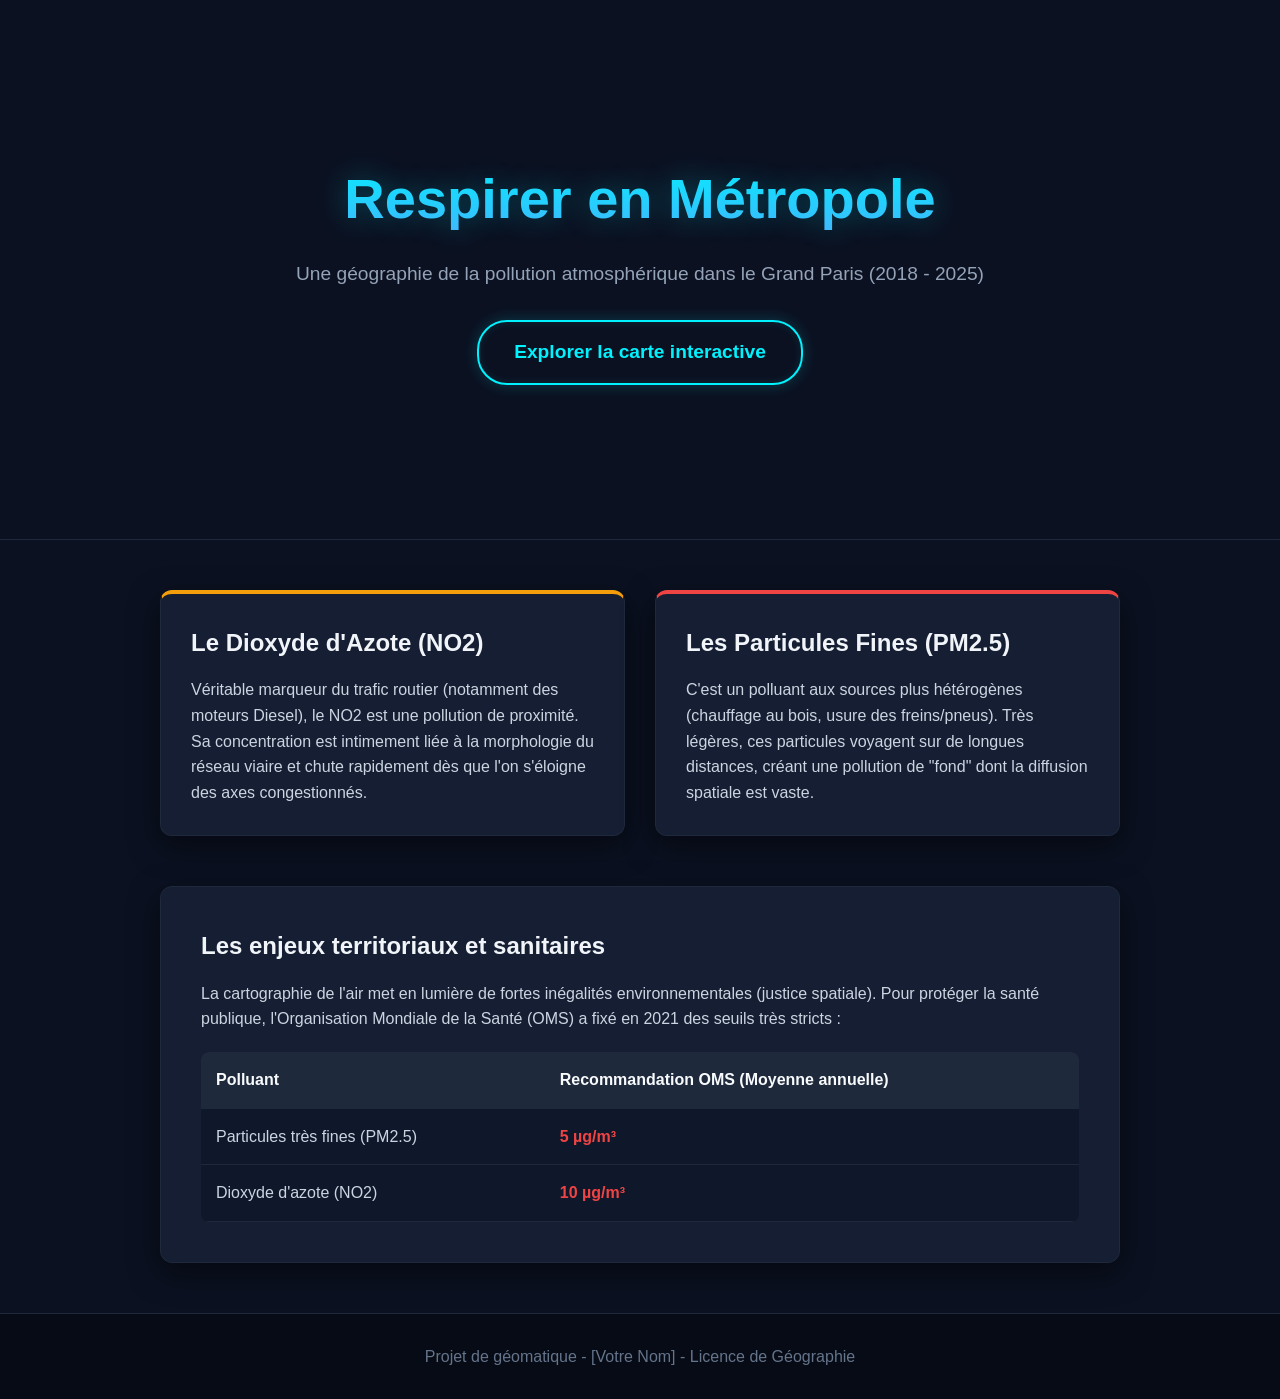
==== index.html @ ed7b1eb8 "Add files via upload" ====
<!DOCTYPE html>
<html lang="fr">
<head>
    <meta charset="UTF-8">
    <meta name="viewport" content="width=device-width, initial-scale=1.0">
    <title>Qualité de l'Air - Grand Paris</title>
    <link rel="stylesheet" href="style.css">
</head>
<body>

    <header class="hero">
        <div class="hero-content">
            <h1>Respirer en Métropole</h1>
            <p>Une géographie de la pollution atmosphérique dans le Grand Paris (2018 - 2025)</p>
            <a href="carte.html" class="btn-carte">Explorer la carte interactive</a>
        </div>
    </header>

    <main>
        <section class="polluants-grid">
            <div class="card">
                <h2>Le Dioxyde d'Azote (NO2)</h2>
                <p>Véritable marqueur du trafic routier (notamment des moteurs Diesel), le NO2 est une pollution de proximité. Sa concentration est intimement liée à la morphologie du réseau viaire et chute rapidement dès que l'on s'éloigne des axes congestionnés.</p>
            </div>
            <div class="card">
                <h2>Les Particules Fines (PM2.5)</h2>
                <p>C'est un polluant aux sources plus hétérogènes (chauffage au bois, usure des freins/pneus). Très légères, ces particules voyagent sur de longues distances, créant une pollution de "fond" dont la diffusion spatiale est vaste.</p>
            </div>
        </section>

        <section class="enjeux">
            <h2>Les enjeux territoriaux et sanitaires</h2>
            <p>La cartographie de l'air met en lumière de fortes inégalités environnementales (justice spatiale). Pour protéger la santé publique, l'Organisation Mondiale de la Santé (OMS) a fixé en 2021 des seuils très stricts :</p>
            
            <table class="oms-table">
                <thead>
                    <tr>
                        <th>Polluant</th>
                        <th>Recommandation OMS (Moyenne annuelle)</th>
                    </tr>
                </thead>
                <tbody>
                    <tr>
                        <td>Particules très fines (PM2.5)</td>
                        <td><strong>5 µg/m³</strong></td>
                    </tr>
                    <tr>
                        <td>Dioxyde d'azote (NO2)</td>
                        <td><strong>10 µg/m³</strong></td>
                    </tr>
                </tbody>
            </table>
        </section>
    </main>

    <footer>
        <p>Projet de géomatique - [Votre Nom] - Licence de Géographie</p>
    </footer>

</body>
</html>
---- style.css ----
/* ==========================================
   THÈME : URBAIN NOCTURNE (DARK MODE)
   ========================================== */

/* Réinitialisation de base */
* {
    margin: 0;
    padding: 0;
    box-sizing: border-box;
    font-family: 'Segoe UI', Tahoma, Geneva, Verdana, sans-serif;
}

/* Fond général très sombre (Bleu nuit profond) */
body {
    background-color: #0b1121;
    color: #cbd5e1; /* Texte gris clair lisible */
    line-height: 1.6;
}

/* ==========================================
   PAGE D'ACCUEIL (index.html)
   ========================================== */

/* Bannière principale (Hero) - Filtre sombre sur l'image */
.hero {
    background: linear-gradient(rgba(11, 17, 33, 0.85), rgba(11, 17, 33, 0.95)), url('https://images.unsplash.com/photo-1502602898657-3e91760cbb34?auto=format&fit=crop&q=80') center/cover;
    height: 60vh;
    display: flex;
    justify-content: center;
    align-items: center;
    text-align: center;
    color: #f8fafc;
    padding: 20px;
    border-bottom: 1px solid #1e293b;
}

.hero h1 {
    font-size: 3.5rem;
    margin-bottom: 15px;
    background: -webkit-linear-gradient(#00f2fe, #4facfe);
    -webkit-background-clip: text;
    -webkit-text-fill-color: transparent;
    text-shadow: 0 0 30px rgba(0, 242, 254, 0.3);
}

.hero p {
    font-size: 1.2rem;
    margin-bottom: 30px;
    color: #94a3b8;
}

/* Bouton style "Néon" */
.btn-carte {
    display: inline-block;
    padding: 15px 35px;
    background-color: transparent;
    color: #00f2fe;
    text-decoration: none;
    font-size: 1.2rem;
    font-weight: bold;
    border-radius: 30px;
    border: 2px solid #00f2fe;
    box-shadow: 0 0 15px rgba(0, 242, 254, 0.2), inset 0 0 10px rgba(0, 242, 254, 0.1);
    transition: all 0.3s ease;
}

.btn-carte:hover {
    background-color: #00f2fe;
    color: #0b1121;
    box-shadow: 0 0 25px rgba(0, 242, 254, 0.6);
}

/* Layout Principal */
main {
    max-width: 1000px;
    margin: 50px auto;
    padding: 0 20px;
}

/* Grille des polluants */
.polluants-grid {
    display: grid;
    grid-template-columns: repeat(auto-fit, minmax(300px, 1fr));
    gap: 30px;
    margin-bottom: 50px;
}

/* Cartes d'information sombres */
.card {
    background: #151e32;
    padding: 30px;
    border-radius: 12px;
    box-shadow: 0 10px 30px rgba(0,0,0,0.5);
    border: 1px solid #1e293b;
    border-top: 4px solid #f59e0b; /* Liseré orangé */
    transition: transform 0.3s ease;
}

.card:hover {
    transform: translateY(-5px);
}

.card:nth-child(2) {
    border-top-color: #ef4444; /* Liseré rouge */
}

.card h2 {
    margin-bottom: 15px;
    color: #f1f5f9;
}

/* Section Enjeux et Tableau */
.enjeux {
    background: #151e32;
    padding: 40px;
    border-radius: 12px;
    box-shadow: 0 10px 30px rgba(0,0,0,0.5);
    border: 1px solid #1e293b;
}

.enjeux h2 {
    color: #f1f5f9;
    margin-bottom: 15px;
}

.oms-table {
    width: 100%;
    margin-top: 20px;
    border-collapse: collapse;
    background: #0f172a;
    border-radius: 8px;
    overflow: hidden;
}

.oms-table th, .oms-table td {
    padding: 15px;
    text-align: left;
    border-bottom: 1px solid #1e293b;
}

.oms-table th {
    background-color: #1e293b;
    color: #f8fafc;
    font-weight: 600;
}

.oms-table strong {
    color: #ef4444; /* Mise en valeur des seuils OMS en rouge */
}

/* Pied de page */
footer {
    text-align: center;
    padding: 30px;
    background-color: #070b15;
    color: #64748b;
    border-top: 1px solid #1e293b;
}

/* ==========================================
   PAGE CARTE (carte.html)
   Panneaux superposés à la carte Leaflet
   ========================================== */

/* Style du Titre Principal */

/* Bouton retour sur la carte */
.btn-retour {
    background: rgba(15, 23, 42, 0.8) !important;
    backdrop-filter: blur(10px);
    color: #94a3b8 !important;
    border: 1px solid rgba(255,255,255,0.1) !important;
    transition: all 0.3s ease;
}

.btn-retour:hover {
    background: rgba(15, 23, 42, 1) !important;
    color: #00f2fe !important;
    border-color: #00f2fe !important;
}

/* Panneau de contrôle et Légende (Glassmorphism sombre) */
.control-panel, .legend {
    background: rgba(15, 23, 42, 0.85) !important;
    backdrop-filter: blur(12px) !important;
    -webkit-backdrop-filter: blur(12px);
    border: 1px solid rgba(255, 255, 255, 0.1) !important;
    box-shadow: 0 15px 35px rgba(0,0,0,0.6) !important;
    color: #e2e8f0 !important;
    border-radius: 12px !important;
}

.control-panel h3, .legend h4 {
    color: #f8fafc !important;
    letter-spacing: 0.5px;
}

/* Style des labels textuels sur la carte */
.radio-group label {
    color: #cbd5e1;
}

#date-display {
    color: #00f2fe !important; /* Date en cyan brillant */
    text-shadow: 0 0 10px rgba(0, 242, 254, 0.4);
}

.legend-labels span {
    color: #e2e8f0;
}

.oms-note {
    color: #fbbf24 !important; /* Jaune warning pour l'OMS */
}

/* Customisation du curseur (Slider) pour le Dark Mode */
input[type=range] {
    -webkit-appearance: none;
    background: transparent;
}
input[type=range]::-webkit-slider-runnable-track {
    width: 100%;
    height: 6px;
    background: #334155;
    border-radius: 3px;
}
input[type=range]::-webkit-slider-thumb {
    -webkit-appearance: none;
    height: 18px;
    width: 18px;
    border-radius: 50%;
    background: #00f2fe;
    margin-top: -6px;
    cursor: pointer;
    box-shadow: 0 0 10px rgba(0, 242, 254, 0.6);
}
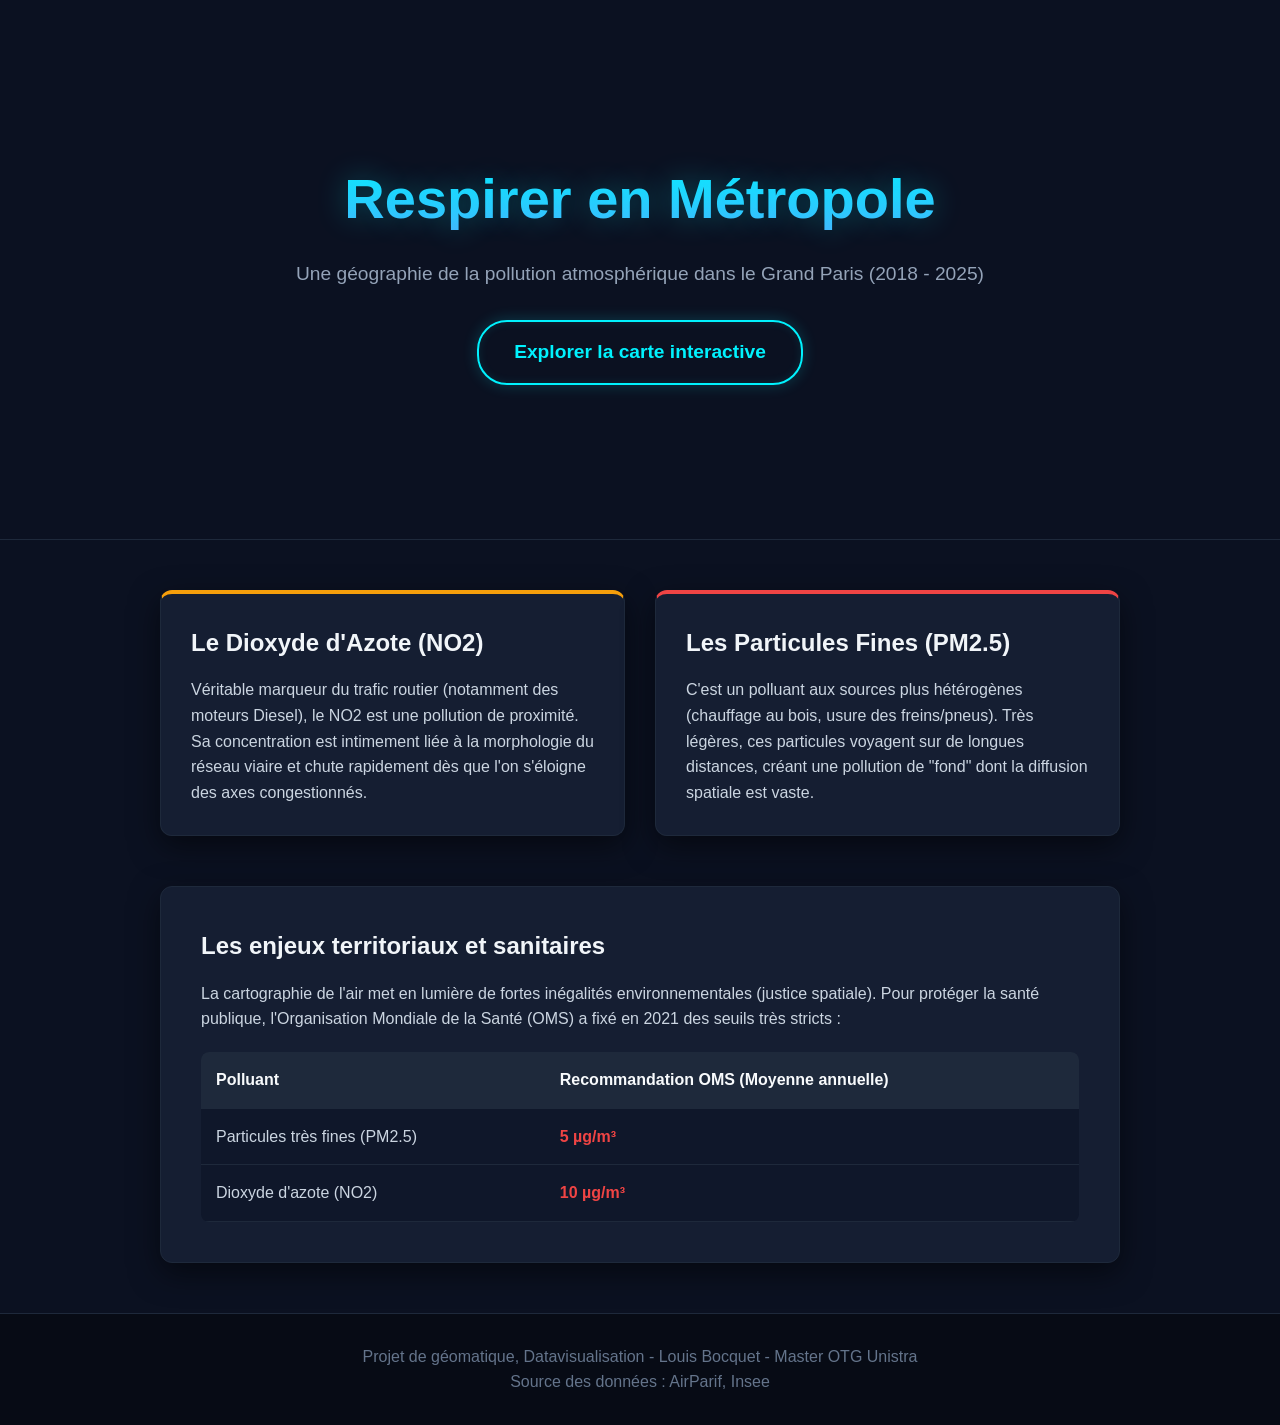
==== commit e3a9efab: "Update index.html" ====
--- a/index.html
+++ b/index.html
@@ -54,8 +54,9 @@
     </main>
 
     <footer>
-        <p>Projet de géomatique - [Votre Nom] - Licence de Géographie</p>
+        <p>Projet de géomatique, Datavisualisation - Louis Bocquet - Master OTG Unistra</p>
+        <p>Source des données : AirParif, Insee</p>
     </footer>
 
 </body>
-</html>+</html>
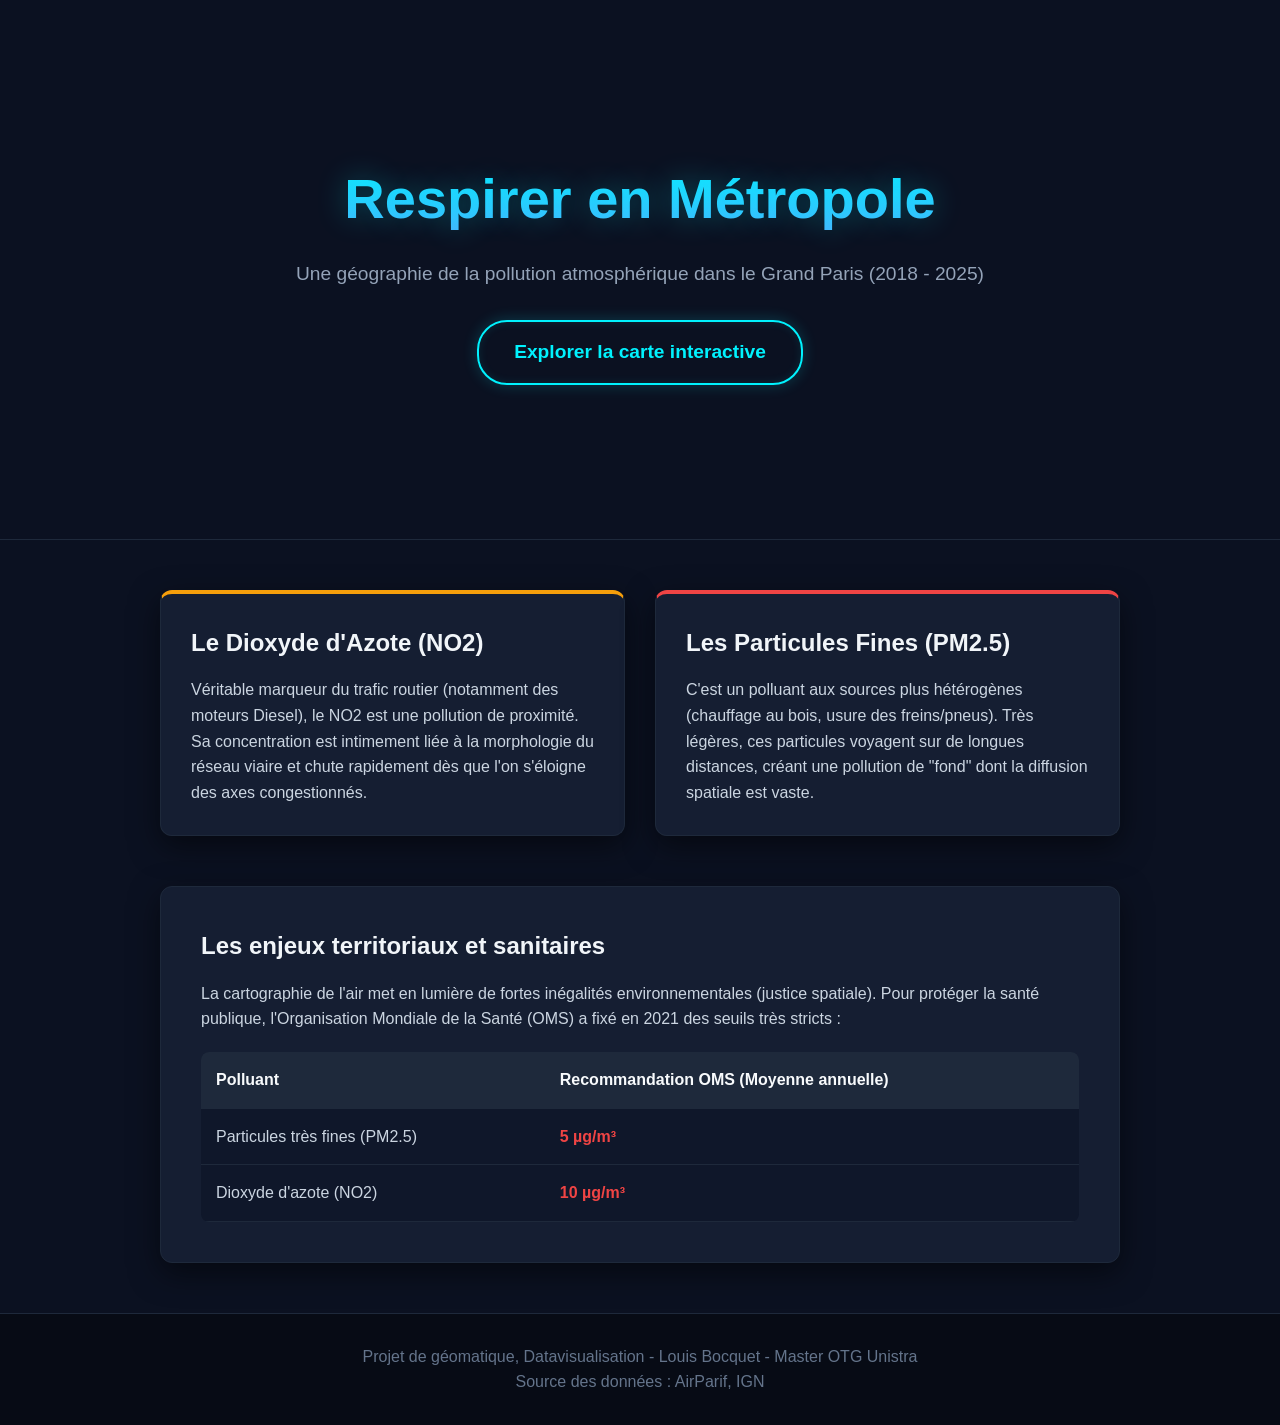
==== commit 03a317b2: "Update index.html" ====
--- a/index.html
+++ b/index.html
@@ -55,7 +55,7 @@
 
     <footer>
         <p>Projet de géomatique, Datavisualisation - Louis Bocquet - Master OTG Unistra</p>
-        <p>Source des données : AirParif, Insee</p>
+        <p>Source des données : AirParif, IGN</p>
     </footer>
 
 </body>
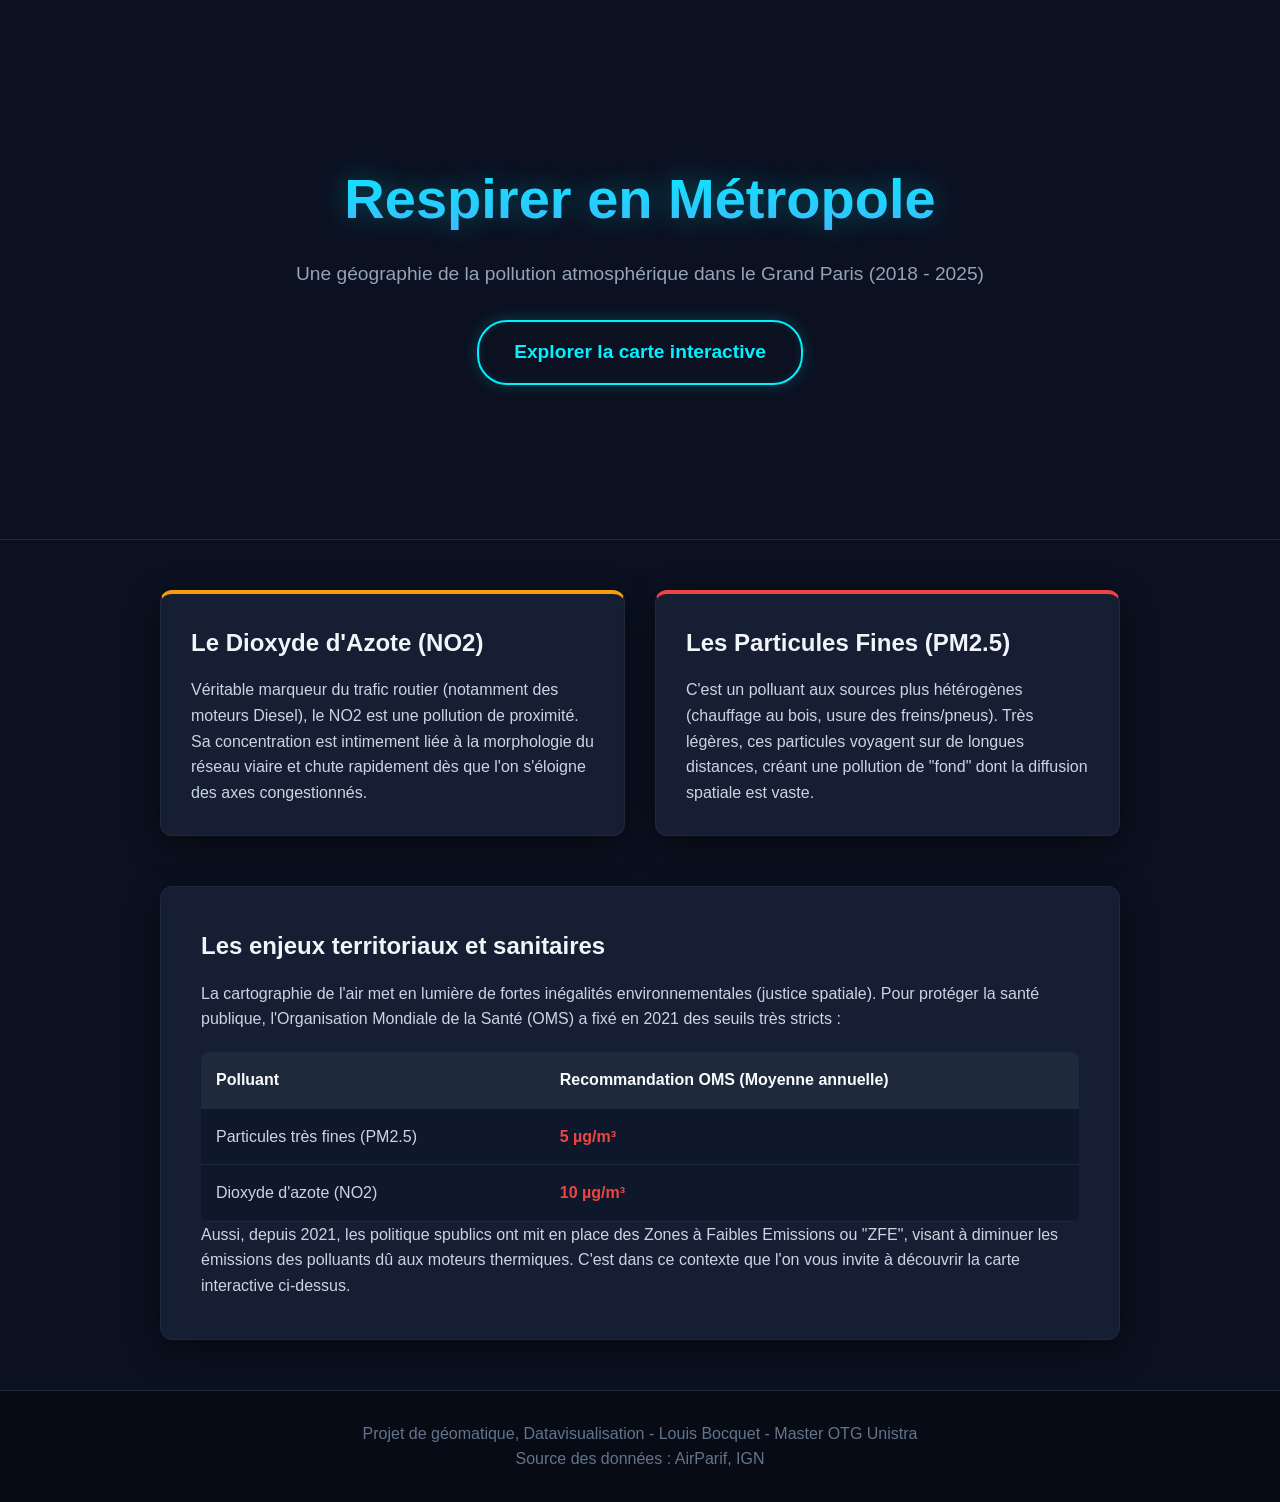
==== commit 94e46295: "Update index.html" ====
--- a/index.html
+++ b/index.html
@@ -50,6 +50,7 @@
                     </tr>
                 </tbody>
             </table>
+            <p>Aussi, depuis 2021, les politique spublics ont mit en place des Zones à Faibles Emissions ou "ZFE", visant à diminuer les émissions des polluants dû aux moteurs thermiques. C'est dans ce contexte que l'on vous invite à découvrir la carte interactive ci-dessus.</p>
         </section>
     </main>
 
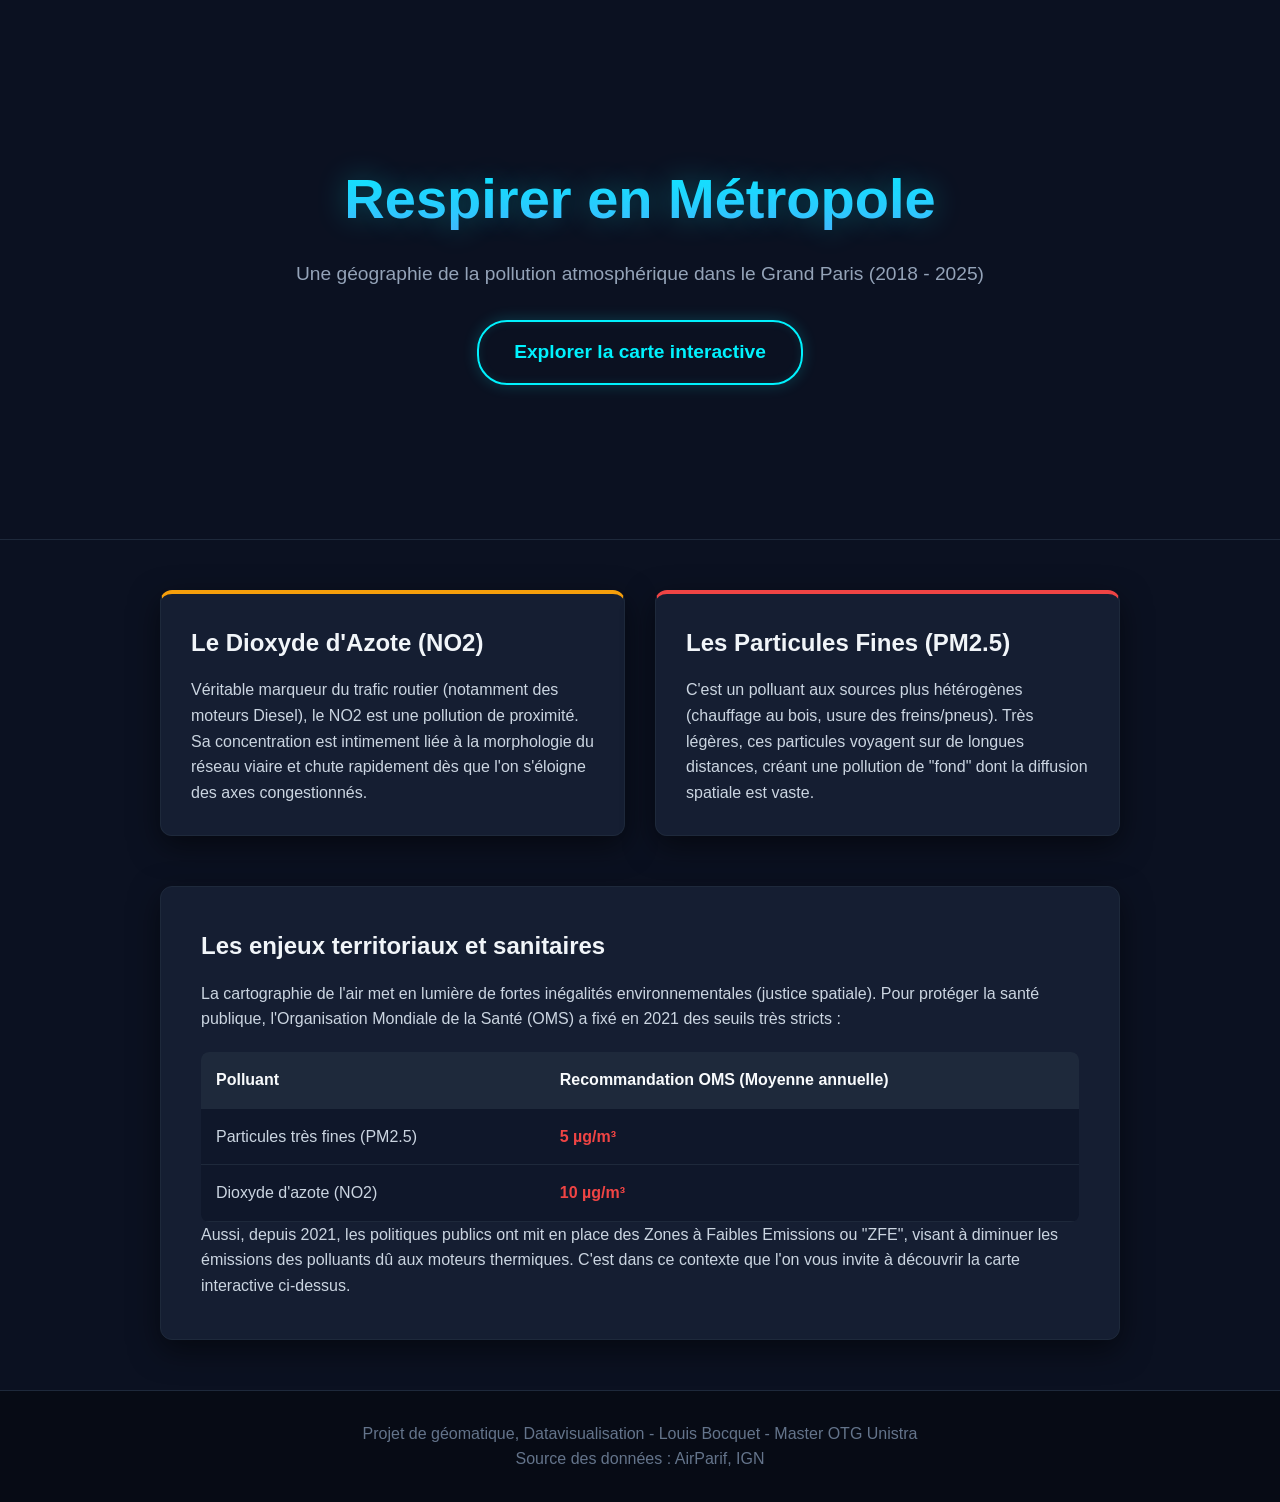
==== commit 0c0ea45d: "Update index.html" ====
--- a/index.html
+++ b/index.html
@@ -50,7 +50,8 @@
                     </tr>
                 </tbody>
             </table>
-            <p>Aussi, depuis 2021, les politique spublics ont mit en place des Zones à Faibles Emissions ou "ZFE", visant à diminuer les émissions des polluants dû aux moteurs thermiques. C'est dans ce contexte que l'on vous invite à découvrir la carte interactive ci-dessus.</p>
+            
+            <p>Aussi, depuis 2021, les politiques publics ont mit en place des Zones à Faibles Emissions ou "ZFE", visant à diminuer les émissions des polluants dû aux moteurs thermiques. C'est dans ce contexte que l'on vous invite à découvrir la carte interactive ci-dessus.</p>
         </section>
     </main>
 
